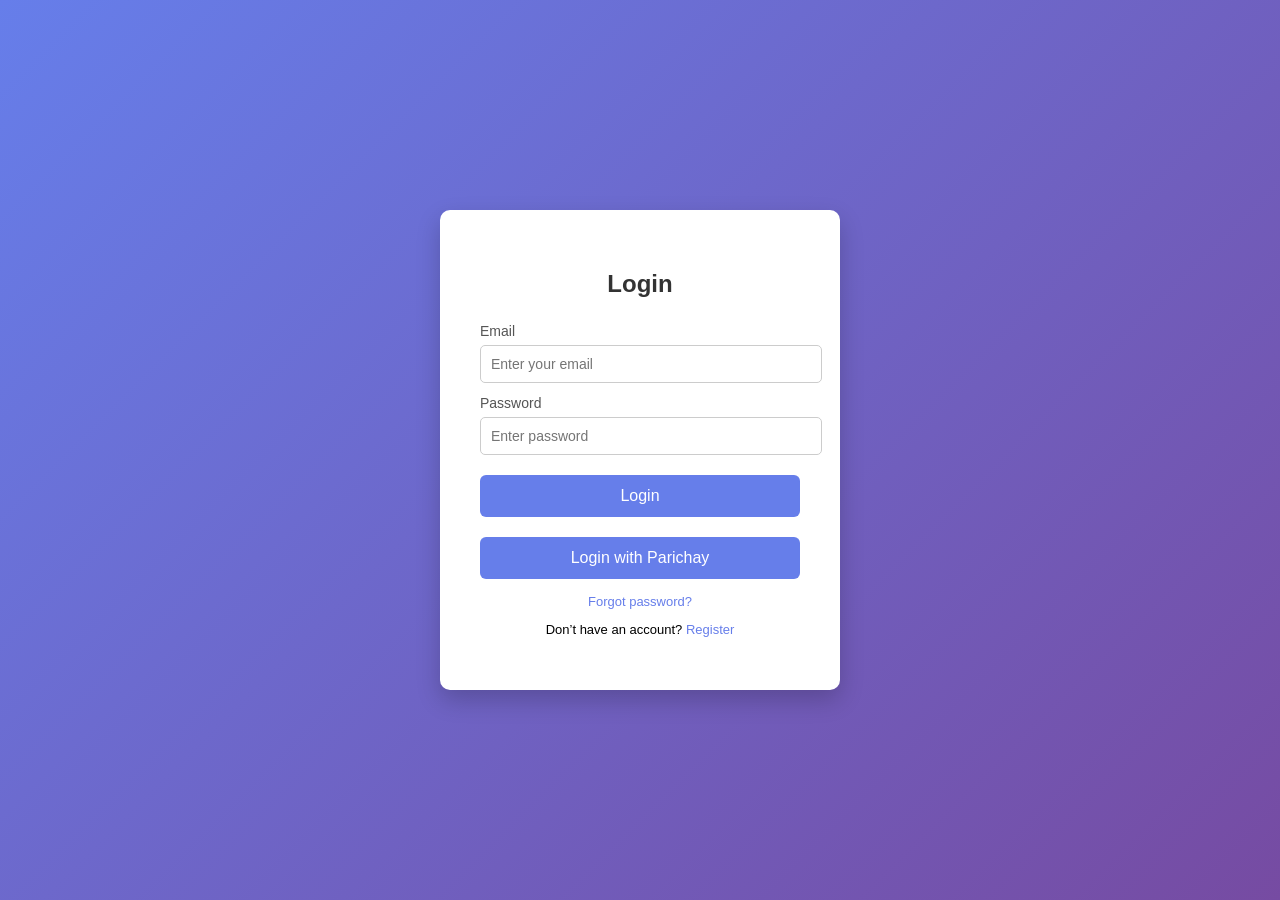
==== src/main/webapp/login.html @ b83b7635 "Initial commit" ====
<!DOCTYPE html>
<html>
<head>
<meta charset="UTF-8">
<title>Insert title here</title>


<style>
    body {
        margin: 0;
        height: 100vh;
        font-family: Arial, Helvetica, sans-serif;
        background: linear-gradient(135deg, #667eea, #764ba2);
        display: flex;
        align-items: center;
        justify-content: center;
    }

    .container {
        background: #ffffff;
        padding: 40px;
        border-radius: 10px;
        width: 320px;
        box-shadow: 0 10px 25px rgba(0,0,0,0.2);
    }

    h2 {
        text-align: center;
        margin-bottom: 25px;
        color: #333;
    }

    label {
        display: block;
        margin-top: 12px;
        font-size: 14px;
        color: #555;
    }

    input {
        width: 100%;
        padding: 10px;
        margin-top: 6px;
        border: 1px solid #ccc;
        border-radius: 5px;
        font-size: 14px;
    }

    input:focus {
        outline: none;
        border-color: #667eea;
    }

    .btn {
        width: 100%;
        margin-top: 20px;
        padding: 12px;
        background: #667eea;
        color: #fff;
        border: none;
        border-radius: 6px;
        font-size: 16px;
        cursor: pointer;
        transition: 0.3s;
    }

    .btn:hover {
        background: #5a67d8;
    }

    .links {
        margin-top: 15px;
        text-align: center;
        font-size: 13px;
    }

    .links a {
        color: #667eea;
        text-decoration: none;
    }

    .links a:hover {
        text-decoration: underline;
    }
</style>

</head>
<body>

	<div class="container">
	    <h2>Login</h2>

	    <form id="loginForm"  method="post">

	        <label>Email</label>
	        <input type="email" name="email" id="email" placeholder="Enter your email" required>

	        <label>Password</label>
	        <input type="password" name="password" id="password" placeholder="Enter password" required>

	        <button type="submit" class="btn">Login</button>

	    </form>
		
		
		<button id="parichayLoginBtn" class="btn oauth-btn">
		            Login with Parichay
		        </button>

	    <div class="links">
	        <p>
	            <a href="forgotPassword.html">Forgot password?</a>
	        </p>
	        <p>
	            Don’t have an account?
	            <a href="register.html">Register</a>
	        </p>
	    </div>
		
	</div>
	
	<script src="https://code.jquery.com/jquery-3.7.1.min.js"></script>
	<script src="login.js"></script>
	
</body>
</html>
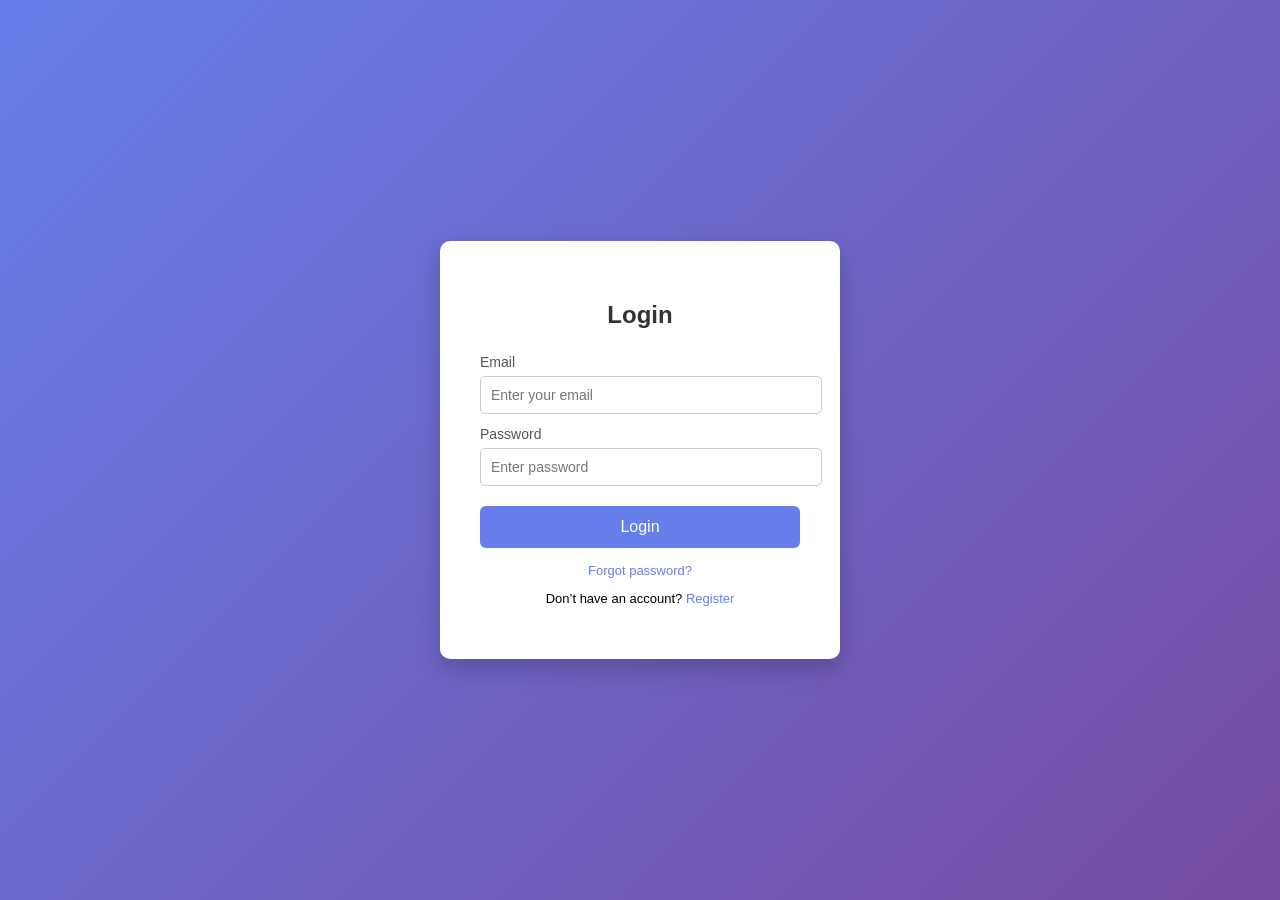
==== commit b99c0fac: "Saml & oAuth Integrated" ====
--- a/src/main/webapp/login.html
+++ b/src/main/webapp/login.html
@@ -103,9 +103,7 @@
 	    </form>
 		
 		
-		<button id="parichayLoginBtn" class="btn oauth-btn">
-		            Login with Parichay
-		        </button>
+		
 
 	    <div class="links">
 	        <p>
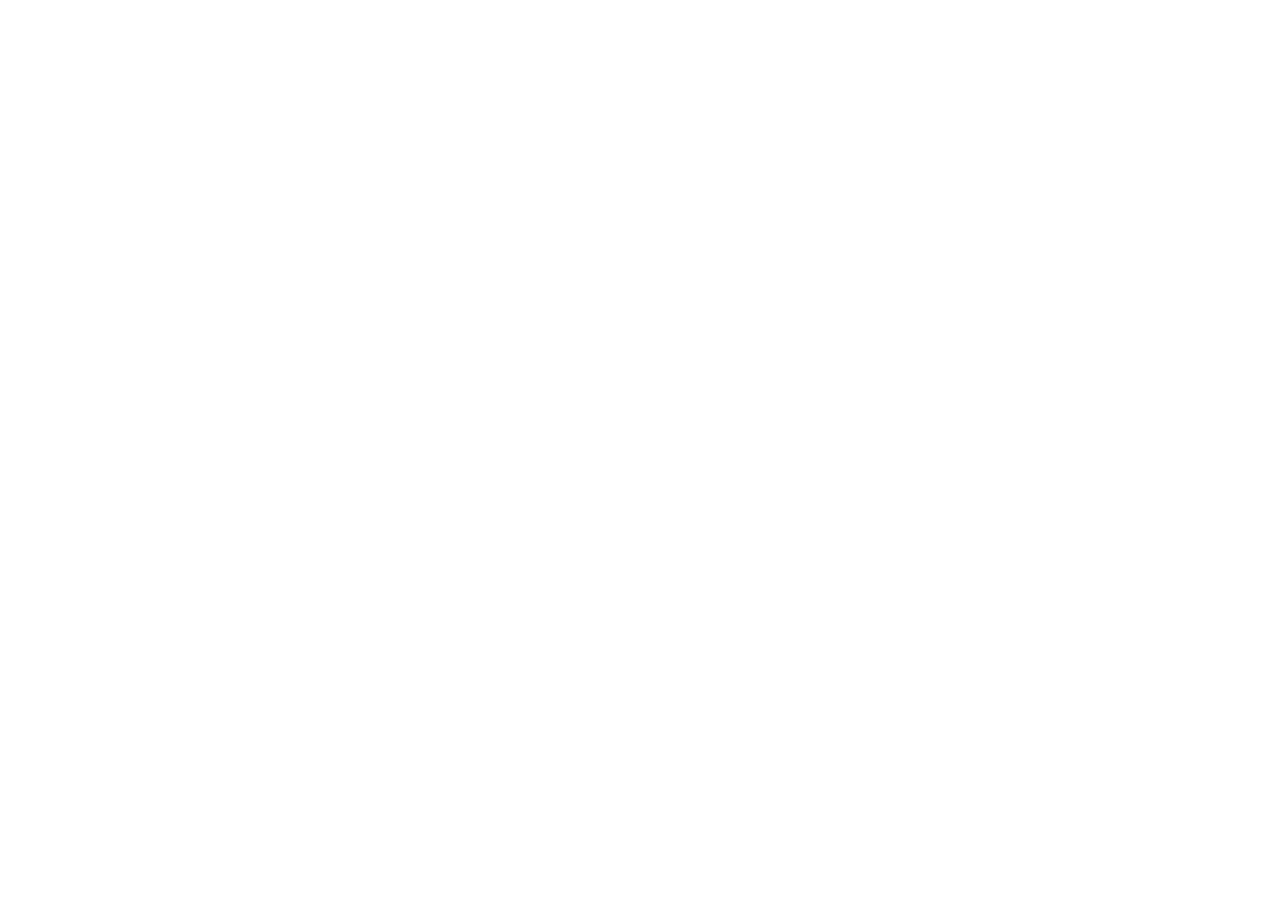
==== commit 67e7e5d7: "parichayIntegration web update" ====
--- a/src/main/webapp/login.html
+++ b/src/main/webapp/login.html
@@ -1,4 +1,4 @@
-<!DOCTYPE html>
+<!-- <!DOCTYPE html>
 <html>
 <head>
 <meta charset="UTF-8">
@@ -117,8 +117,8 @@
 		
 	</div>
 	
-	<script src="https://code.jquery.com/jquery-3.7.1.min.js"></script>
+	<script src="assets/jquery-3.7.1.min.js"></script>
 	<script src="login.js"></script>
 	
 </body>
-</html>+</html> -->
